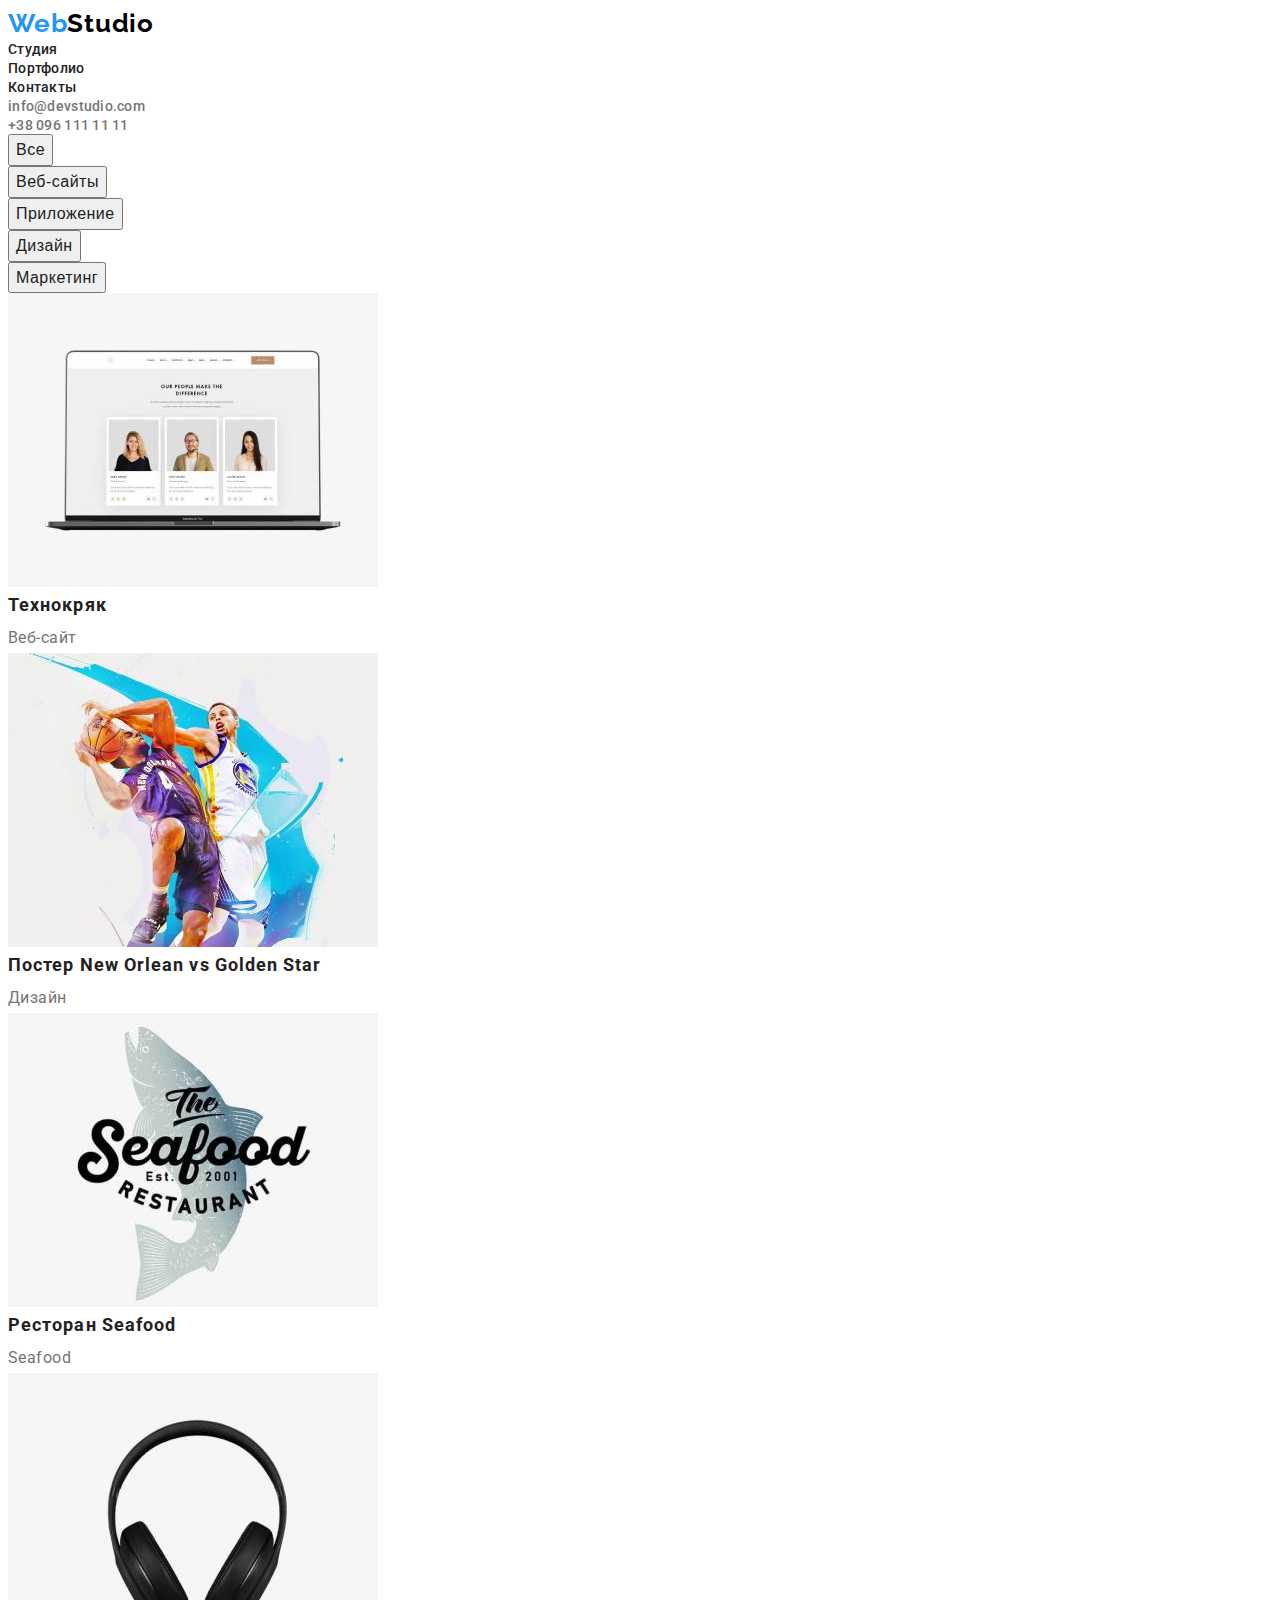
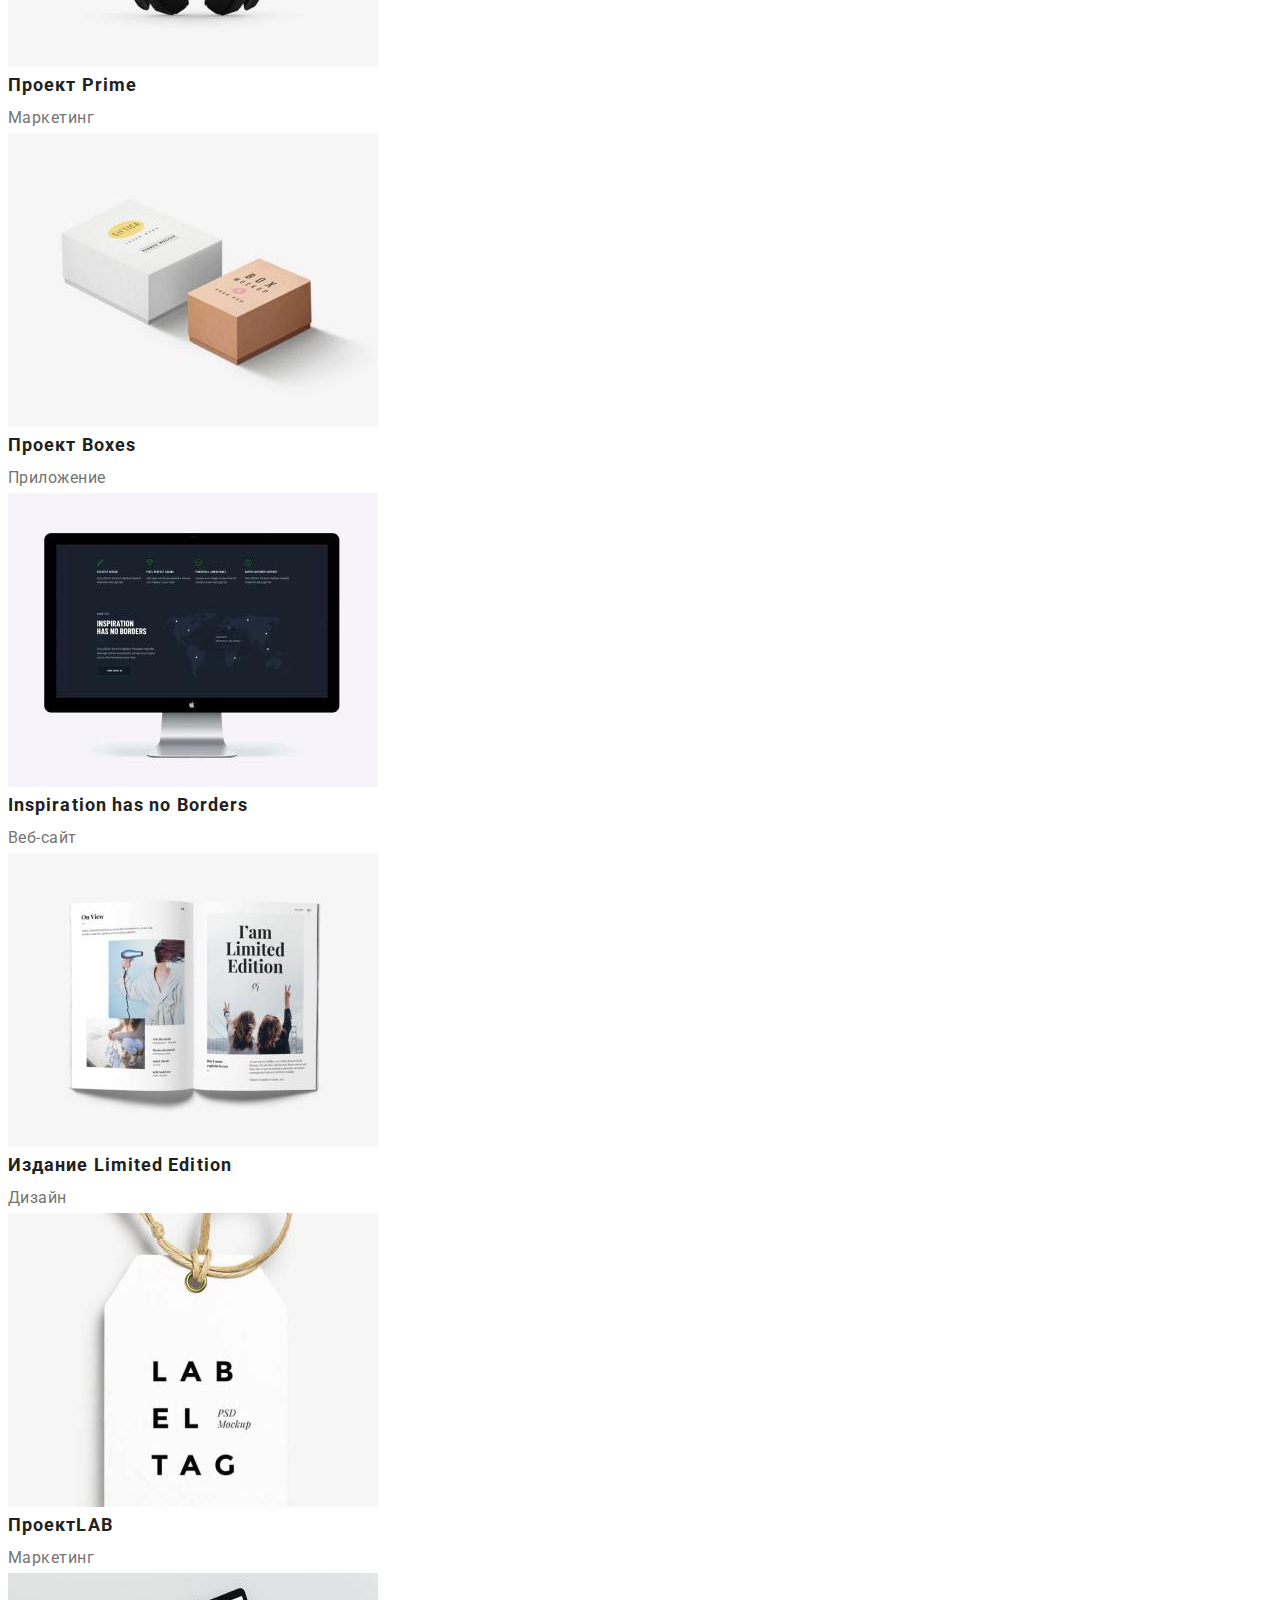
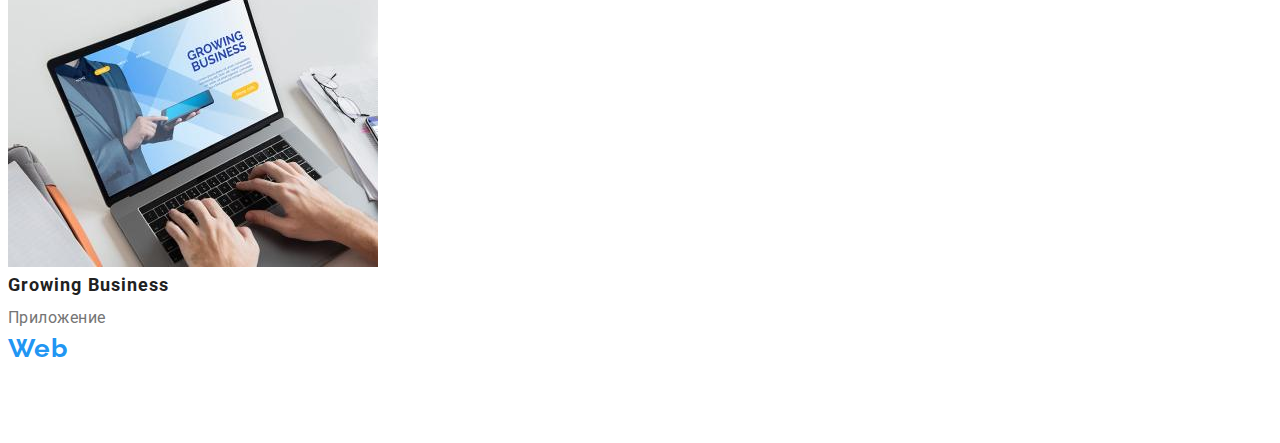
==== portfolio.html @ ca568c6e "начало проекта 3" ====
<!DOCTYPE html>
<html lang="ru">

<head>
    <meta charset="UTF-8">
    <meta http-equiv="X-UA-Compatible" content="IE=edge">
    <meta name="viewport" content="width=device-width, initial-scale=1.0">
    <title>Portfolio</title>
    <link
        href="https://fonts.googleapis.com/css2?family=Raleway:wght@700&family=Roboto:wght@400;500;700;900&display=swap"
        rel="stylesheet">
    <link rel="stylesheet" href="https://cdnjs.cloudflare.com/ajax/libs/modern-normalize/1.0.0/modern-normalize.min.css"
        integrity="sha512-ISS7cAi1PEhQ8jnbJpJZMd29NlhNj4AWYyLOSp2CE/CsHxTCu+r+t0D2yoJudVrd0/8fTVPUVDzY5Tvli75u/g=="
        crossorigin="anonymous" />
    <link rel="stylesheet" href="./css/styles.css">

</head>

<body>

    <header class="header">
        <nav class="navigation">
            <a class="link logo" href="./portfolio.html" lang="en">Web<span class="logo-light-theme">Studio</span></a>
            <ul class="navigation-list list">
                <li class="navigation-item">
                    <a class="navigation-link link" href="./index.html">Студия</a>
                </li>
                <li class="navigation-item">
                    <a class="navigation-link link" href="./portfolio.html">Портфолио</a>
                </li>
                <li class="navigation-item">
                    <a class="navigation-link link" href="#">Контакты</a>
                </li>
            </ul>
        </nav>
        <ul class="navigation-contacts-list list">
            <li class="navigation-contacts-item">
                <a class="post-link link" href="mailto:info@devstudio.com">info@devstudio.com</a>
            </li>
            <li class="navigation-contacts-item">
                <a class="tel-link link" href="tel:+380961111111">+38 096 111 11 11</a>
            </li>
        </ul>
    </header>

    <main>
        <!-- Filter button -->
        <section class="filter">
            <h1 class="visually-hidden">Кнопки навигации</h1>
            <ul class="filter-list list">
                <li class="filter-item">
                    <button class="filter-button" type="button">Все</button>
                </li>
                <li class="filter-item">
                    <button class="filter-button" type="button">Веб-сайты</button>
                </li>
                <li class="filter-item">
                    <button class="filter-button" type="button">Приложение</button>
                </li>
                <li class="filter-item">
                    <button class="filter-button" type="button">Дизайн</button>
                </li>
                <li class="filter-item">
                    <button class="filter-button" type="button">Маркетинг</button>
                </li>
            </ul>
            <!-- Project -->
            <ul class="project-list list">
                <li>
                    <img class="project-image" src="images/gallery/projects-1-1.jpg" alt="Веб-сайт Технокряк"
                        width="370" height="294">
                    <h2 class="project-subtitle">Технокряк</h2>
                    <p class="project-description">Веб-сайт</p>
                </li>
                <li>
                    <img class="project-image" src="images/gallery/projects-1-2.jpg"
                        alt="Дизайн постер New Orlean vs Golden Star" width="370" height="294">
                    <h2 class="project-subtitle">Постер <span lang="en">New Orlean vs Golden Star</span></h2>
                    <p class="project-description">Дизайн</p>
                </li>
                <li>
                    <img class="project-image" src="images/gallery/projects-1-3.jpg" alt="Приложение Ресторан Seafood"
                        width="370" height="294">
                    <h2 class="project-subtitle">Ресторан <span lang="en">Seafood</span></h2>
                    <p class="project-description">Seafood</p>
                </li>
                <li>
                    <img class="project-image" src="images/gallery/projects-2-1.jpg" alt="Маркетинг Проект Prime"
                        width="370" height="294">
                    <h2 class="project-subtitle">Проект <span lang="en">Prime</span></h2>
                    <p class="project-description">Маркетинг</p>
                </li>
                <li>
                    <img class="project-image" src="images/gallery/projects-2-2.jpg" alt="Приложение Прект Boxer"
                        width="370" height="294">
                    <h2 class="project-subtitle">Проект <span lang="en">Boxes</span></h2>
                    <p class="project-description">Приложение</p>
                </li>
                <li>
                    <img class="project-image" src="images/gallery/projects-2-3.jpg"
                        alt="Веб-сайт Insiration has no Borders" width="370" height="294">
                    <h2 class="project-subtitle" lang="en">Inspiration has no Borders</h2>
                    <p class="project-description">Веб-сайт</p>
                </li>
                <li>
                    <img class="project-image" src="images/gallery/projects-3-1.jpg"
                        alt="Дизайн Издание Limited Edition" width="370" height="294">
                    <h2 class="project-subtitle">Издание <span lang="en">Limited Edition</span></h2>
                    <p class="project-description">Дизайн</p>
                </li>
                <li>
                    <img class="project-image" src="images/gallery/projects-3-2.jpg" alt="Маркетинг Прект LAB"
                        width="370" height="294">
                    <h2 class="project-subtitle">Проект<span lang="en">LAB</span></h2>
                    <p class="project-description">Маркетинг</p>
                </li>
                <li>
                    <img class="project-image" src="images/gallery/projects-3-3.jpg" alt="Приложение Growing Business"
                        width="370" height="294">
                    <h2 class="project-subtitle" lang="en">Growing Business</h2>
                    <p class="project-description">Приложение</p>
                </li>
            </ul>
        </section>

    </main>

    <footer class="footer">
        <a class="logo link " href="./portfolio.html" lang="en">Web<span class="logo-dark-theme">Studio</span></a>
        <address class="address">
            <a class="footer-map-link link" href="https://goo.gl/maps/QqtEN7H4BZ3kn7jD6" target="_blank"
                rel="noreferrer noopener">
                г.
                Киев,
                пр-т
                Леси Украинки, 26 </a>
            <ul class="footer-list list">
                <li>
                    <a class="footer-contacts-link link" href="maito:info@example.com">info@example.com</a>
                </li>
                <li>
                    <a class="footer-contacts-link link" href="tel:+380991111111">+38 099 111 11 11</a>
                </li>
            </ul>
        </address>
    </footer>

</body>

</html>
---- css/styles.css ----
:root {
    --main-font: 'Roboto', sans-serif;
    --secondary-font: 'Raleway', sans-serif;
    --color-pointed-btn: #188CE8;
    --color-btn-text-pointed: #2196F3;
    --color-aссent: #757575;
    --color-text: #212121;
    --color-text-light-fon: #FFFFFF;
    --color-text-dark-fon: #000000;
    --color-footer-contakts:#ffffff99;
    
}

body {
    font-family: var(--main-font);
}

h1,
h2,
h3,
h4,
h5,
h6,
p {
    margin: 0;
}

ul,
ol{
    margin: 0;
    padding: 0;
}

img{
    display: block;
}

.link {
    text-decoration: none;
}

.list {
    list-style: none;
}

.address {
    font-style: normal;
}

.visually-hidden {
  position: absolute !important;
  clip: rect(1px 1px 1px 1px); /* IE6, IE7 */
  clip: rect(1px, 1px, 1px, 1px);
  padding: 0 !important;
  border: 0 !important;
  height: 1px !important;
  width: 1px !important;
  overflow: hidden;
}

.logo {
    font-family: var(--secondary-font);
    font-weight: 700;
    font-size: 26px;
    line-height: 1.19;
    letter-spacing: 0.03em;

    color: var(--color-btn-text-pointed);
}

.logo-light-theme {
    color: var(--color-text-dark-fon);
}

.logo-dark-theme {
    color: var(--color-text-light-fon);
}

/* =============== HEADER PARTFOLIO =============== */
.filter-button {
    font-weight: 500;
    font-size: 16px;
    line-height: 1.62;
    letter-spacing: 0.03em;
    cursor: pointer;

    color: var(--color-text);
}

.filter-button:hover,
.filter-button:focus {
    color: var(--color-text-light-fon);
    background-color:var(--color-btn-text-pointed);
}
/* =============== END HEADER PARTFOLIO =============== */
/* =============== HEADER =============== */

.navigation-link {
    font-weight: 500;
    font-size: 14px;
    line-height: 1.14;
    letter-spacing: 0.02em;

    color: var(--color-text);

}

.navigation-link:hover,
.navigation-link:focus{
    color: var(--color-btn-text-pointed);
}

.tel-link {
    font-weight: 500;
    font-size: 14px;
    line-height: 1.14;
    letter-spacing: 0.02em;

    color: var(--color-aссent);

}

.tel-link:hover,
.tel-link:focus {
    color: var(--color-btn-text-pointed);
}

.post-link {
    font-weight: 500;
    font-size: 14px;
    line-height: 1.14;
    letter-spacing: 0.02em;

    color: var(--color-aссent);
}

.post-link:hover,
.post-link:focus {
    color: var(--color-btn-text-pointed);
}
/* =============== END HEADER =============== */

/* =============== HERO =============== */

.hero-titel {
    font-weight: 900;
    font-size: 44px;
    line-height: 1.36;
    text-align: center;
    letter-spacing: 0.06em;
    text-transform: uppercase;

    /* color: var(--color-text-light-fon); */
}

.modal-button {
    font-weight: 700;
    font-size: 16px;
    line-height: 1.87;
    letter-spacing: 0.06em;
    background-color: var(--color-btn-text-pointed);
    cursor: pointer;
    
    color: var(--color-text-light-fon);
    

}

.modal-button:hover,
.modal-button:focus {
    background-color:var(--color-pointed-btn);
}
/* =============== END HERO =============== */


/* =============== FEATURES =============== */
.features-subtitle {
    font-weight: 700;
    font-size: 14px;
    line-height: 1.14;
    letter-spacing: 0.03em;
    text-transform: uppercase;

    color: var(--color-text);
}

.features-description {
    font-size: 14px;
    line-height: 1.71;
    letter-spacing: 0.03em;

    color: var(--color-aссent);
}
/* =============== END FEATURES =============== */

.section-subtitel {
    font-weight: 700;
    font-size: 36px;
    line-height: 1.16;
    text-align: center;
    letter-spacing: 0.03em;

    color: var(--color-text);
}

/* =============== TEAM =============== */
.team-subtitle {
    font-weight: 500;
    font-size: 16px;
    line-height: 1.19;
    text-align: center;
    letter-spacing: 0.03em;

    color: var(--color-text);

}

.team-des {
    font-size: 16px;
    line-height: 1.19;
    text-align: center;
    letter-spacing: 0.03em;

    color: var(--color-aссent);
}
/* =============== END TEAM =============== */

/* =============== FOOTER =============== */
.footer-map-link {
    font-size: 14px;
    line-height: 1.71;
    letter-spacing: 0.03em;

    color: var(--color-text-light-fon);
}

.footer-contacts-link {
    font-size: 14px;
    line-height: 1.71;
    letter-spacing: 0.03em;

    color: var(--color-footer-contakts);
}

/* =============== END FOOTER =============== */

/* ============= PROGECT =============  */
.project-subtitle {
    font-weight: 700;
    font-size: 18px;
    line-height: 2;
    letter-spacing: 0.06em;

    color: var(--color-text);
}

.project-description {
font-size: 16px;
line-height: 1.87;
letter-spacing: 0.03em;

color: var(--color-aссent);
}
/* ============= END PROGECT =============  */
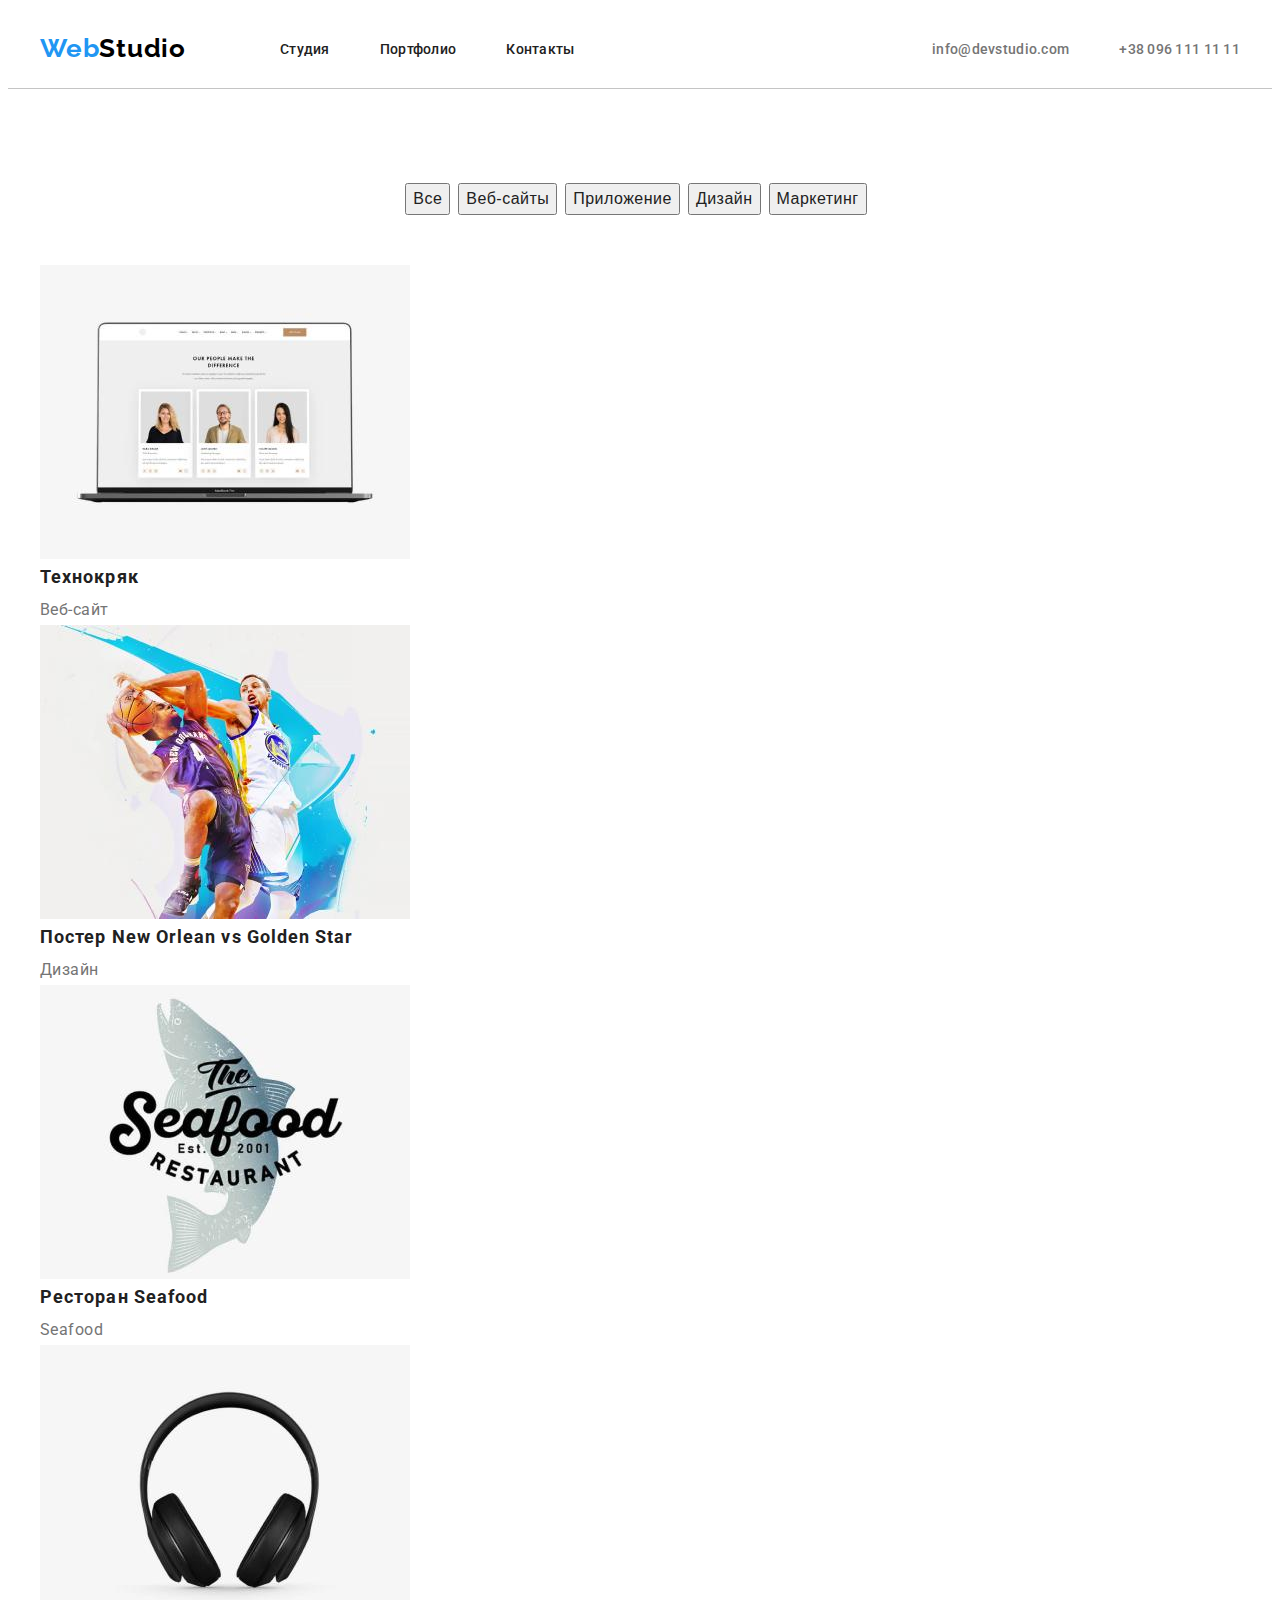
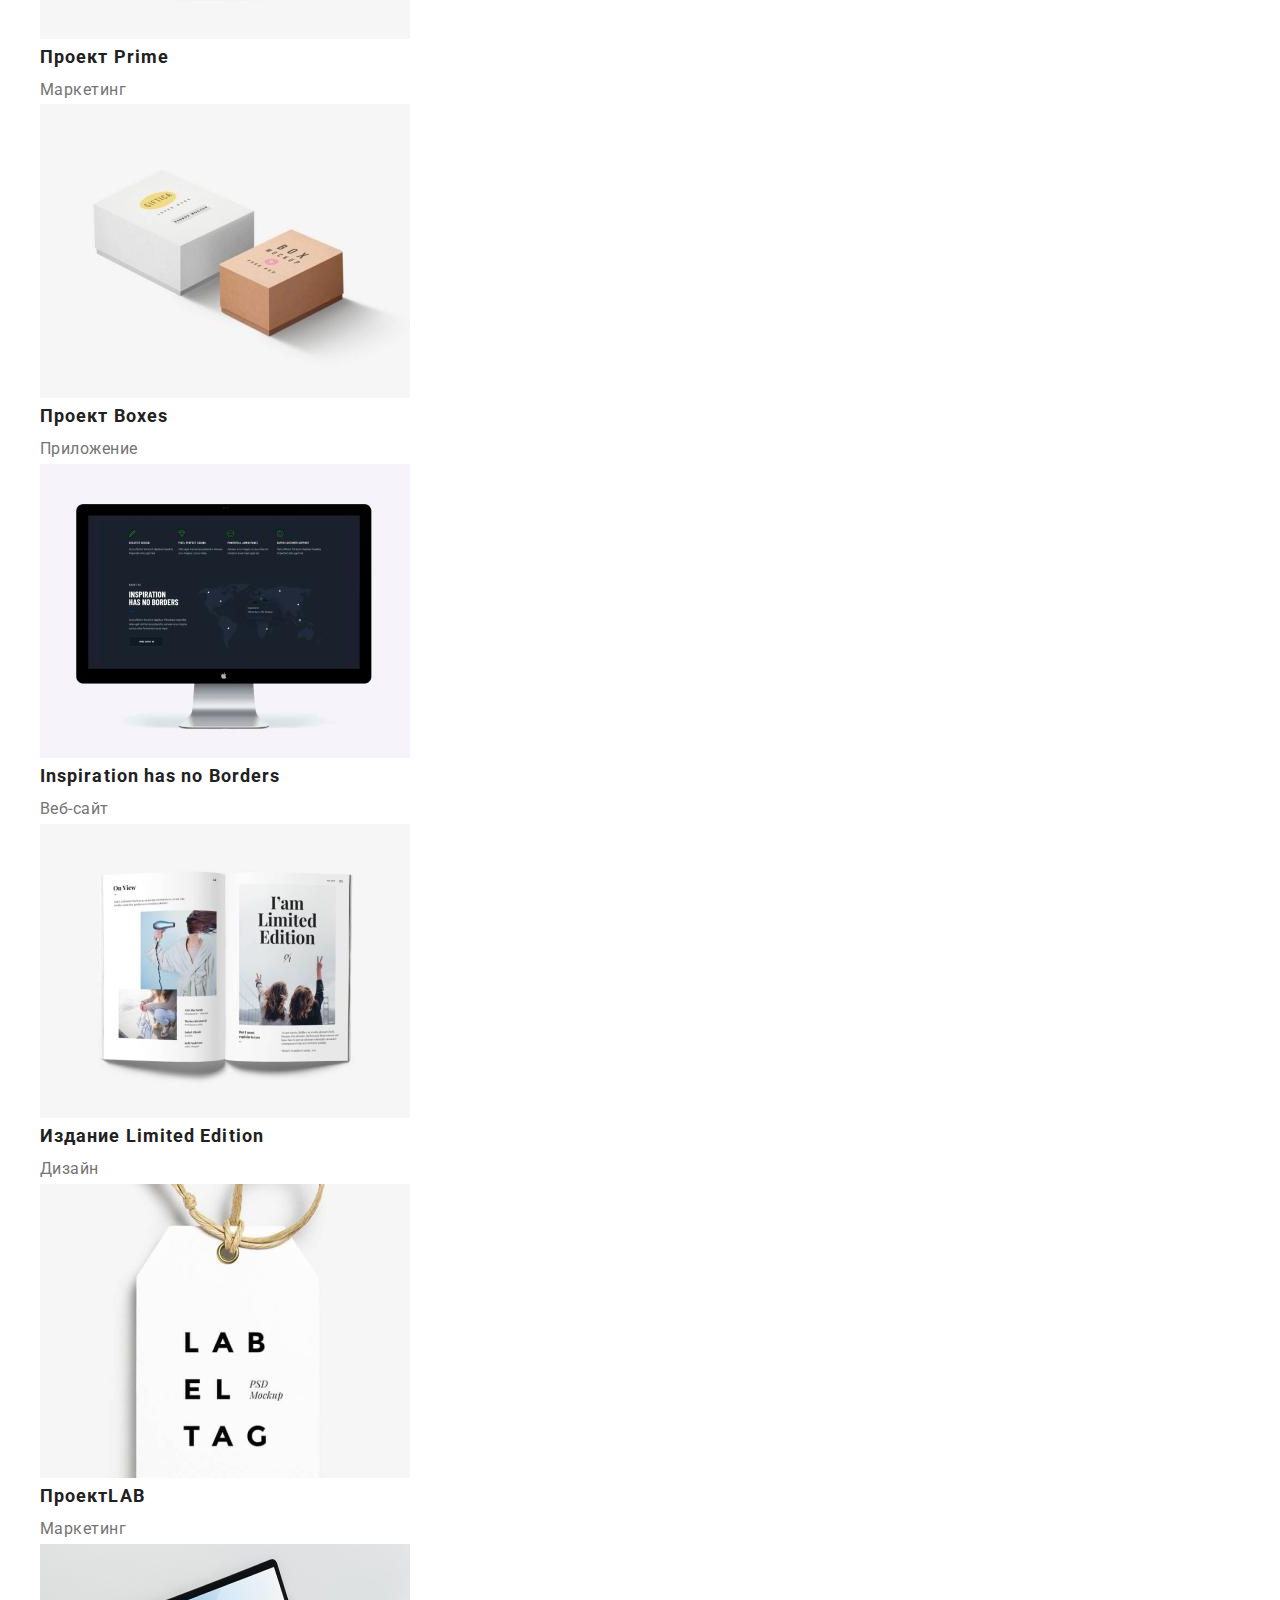
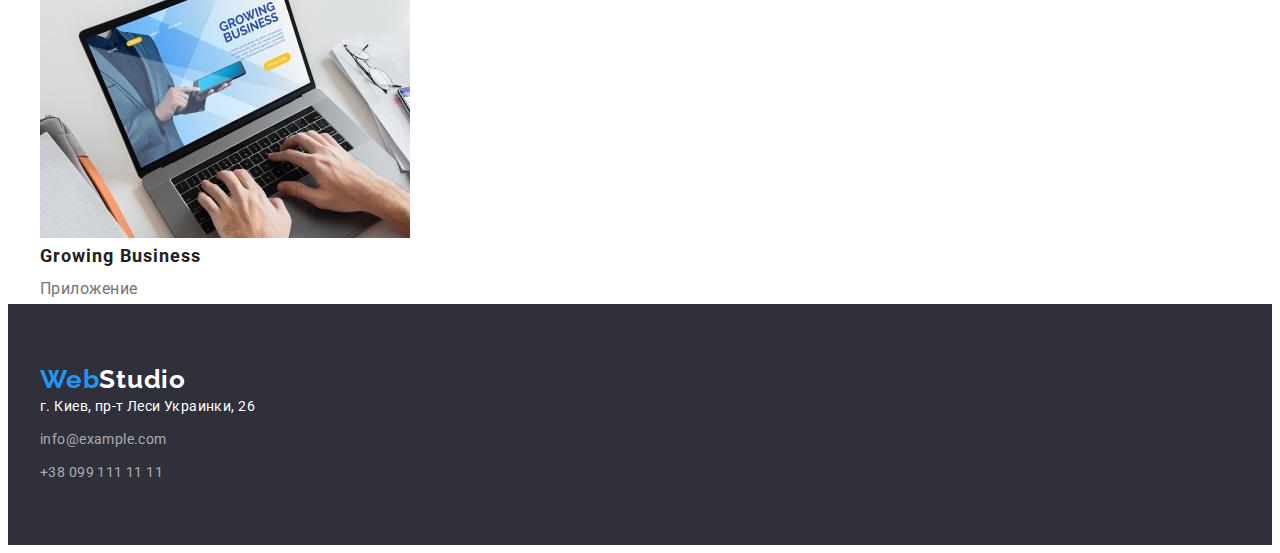
==== commit 97af95e8: "Оформил страницу" ====
--- a/portfolio.html
+++ b/portfolio.html
@@ -18,131 +18,133 @@
 
 <body>
 
-    <header class="header">
-        <nav class="navigation">
-            <a class="link logo" href="./portfolio.html" lang="en">Web<span class="logo-light-theme">Studio</span></a>
-            <ul class="navigation-list list">
-                <li class="navigation-item">
-                    <a class="navigation-link link" href="./index.html">Студия</a>
+    <header class="header"> 
+        <div class="container">
+            <nav class="navigation">
+                <a class="link logo" href="./portfolio.html" lang="en">Web<span class="logo-light-theme">Studio</span></a>
+                <ul class="navigation-list list">
+                    <li class="navigation-item">
+                        <a class="navigation-link link" href="./index.html">Студия</a>
+                    </li>
+                    <li class="navigation-item">
+                        <a class="navigation-link link" href="./portfolio.html">Портфолио</a>
+                    </li>
+                    <li class="navigation-item">
+                        <a class="navigation-link link" href="#">Контакты</a>
+                    </li>
+                </ul>
+            </nav>
+            <ul class="navigation-contacts-list list">
+                <li class="navigation-contacts-item">
+                    <a class="post-link link" href="mailto:info@devstudio.com">info@devstudio.com</a>
                 </li>
-                <li class="navigation-item">
-                    <a class="navigation-link link" href="./portfolio.html">Портфолио</a>
-                </li>
-                <li class="navigation-item">
-                    <a class="navigation-link link" href="#">Контакты</a>
+                <li class="navigation-contacts-item">
+                    <a class="tel-link link" href="tel:+380961111111">+38 096 111 11 11</a>
                 </li>
             </ul>
-        </nav>
-        <ul class="navigation-contacts-list list">
-            <li class="navigation-contacts-item">
-                <a class="post-link link" href="mailto:info@devstudio.com">info@devstudio.com</a>
-            </li>
-            <li class="navigation-contacts-item">
-                <a class="tel-link link" href="tel:+380961111111">+38 096 111 11 11</a>
-            </li>
-        </ul>
+        </div>
     </header>
 
     <main>
         <!-- Filter button -->
         <section class="filter">
-            <h1 class="visually-hidden">Кнопки навигации</h1>
-            <ul class="filter-list list">
-                <li class="filter-item">
-                    <button class="filter-button" type="button">Все</button>
-                </li>
-                <li class="filter-item">
-                    <button class="filter-button" type="button">Веб-сайты</button>
-                </li>
-                <li class="filter-item">
-                    <button class="filter-button" type="button">Приложение</button>
-                </li>
-                <li class="filter-item">
-                    <button class="filter-button" type="button">Дизайн</button>
-                </li>
-                <li class="filter-item">
-                    <button class="filter-button" type="button">Маркетинг</button>
-                </li>
-            </ul>
-            <!-- Project -->
-            <ul class="project-list list">
-                <li>
-                    <img class="project-image" src="images/gallery/projects-1-1.jpg" alt="Веб-сайт Технокряк"
-                        width="370" height="294">
-                    <h2 class="project-subtitle">Технокряк</h2>
-                    <p class="project-description">Веб-сайт</p>
-                </li>
-                <li>
-                    <img class="project-image" src="images/gallery/projects-1-2.jpg"
-                        alt="Дизайн постер New Orlean vs Golden Star" width="370" height="294">
-                    <h2 class="project-subtitle">Постер <span lang="en">New Orlean vs Golden Star</span></h2>
-                    <p class="project-description">Дизайн</p>
-                </li>
-                <li>
-                    <img class="project-image" src="images/gallery/projects-1-3.jpg" alt="Приложение Ресторан Seafood"
-                        width="370" height="294">
-                    <h2 class="project-subtitle">Ресторан <span lang="en">Seafood</span></h2>
-                    <p class="project-description">Seafood</p>
-                </li>
-                <li>
-                    <img class="project-image" src="images/gallery/projects-2-1.jpg" alt="Маркетинг Проект Prime"
-                        width="370" height="294">
-                    <h2 class="project-subtitle">Проект <span lang="en">Prime</span></h2>
-                    <p class="project-description">Маркетинг</p>
-                </li>
-                <li>
-                    <img class="project-image" src="images/gallery/projects-2-2.jpg" alt="Приложение Прект Boxer"
-                        width="370" height="294">
-                    <h2 class="project-subtitle">Проект <span lang="en">Boxes</span></h2>
-                    <p class="project-description">Приложение</p>
-                </li>
-                <li>
-                    <img class="project-image" src="images/gallery/projects-2-3.jpg"
-                        alt="Веб-сайт Insiration has no Borders" width="370" height="294">
-                    <h2 class="project-subtitle" lang="en">Inspiration has no Borders</h2>
-                    <p class="project-description">Веб-сайт</p>
-                </li>
-                <li>
-                    <img class="project-image" src="images/gallery/projects-3-1.jpg"
-                        alt="Дизайн Издание Limited Edition" width="370" height="294">
-                    <h2 class="project-subtitle">Издание <span lang="en">Limited Edition</span></h2>
-                    <p class="project-description">Дизайн</p>
-                </li>
-                <li>
-                    <img class="project-image" src="images/gallery/projects-3-2.jpg" alt="Маркетинг Прект LAB"
-                        width="370" height="294">
-                    <h2 class="project-subtitle">Проект<span lang="en">LAB</span></h2>
-                    <p class="project-description">Маркетинг</p>
-                </li>
-                <li>
-                    <img class="project-image" src="images/gallery/projects-3-3.jpg" alt="Приложение Growing Business"
-                        width="370" height="294">
-                    <h2 class="project-subtitle" lang="en">Growing Business</h2>
-                    <p class="project-description">Приложение</p>
-                </li>
-            </ul>
+            <div class="container">
+                <h1 class="visually-hidden">Кнопки навигации</h1>
+                <ul class="filter-list list">
+                    <li class="filter-item">
+                        <button class="filter-button" type="button">Все</button>
+                    </li>
+                    <li class="filter-item">
+                        <button class="filter-button" type="button">Веб-сайты</button>
+                    </li>
+                    <li class="filter-item">
+                        <button class="filter-button" type="button">Приложение</button>
+                    </li>
+                    <li class="filter-item">
+                        <button class="filter-button" type="button">Дизайн</button>
+                    </li>
+                    <li class="filter-item">
+                        <button class="filter-button" type="button">Маркетинг</button>
+                    </li>
+                </ul>
+                <!-- Project -->
+                <ul class="project-list list">
+                    <li>
+                        <img class="project-image" src="images/gallery/projects-1-1.jpg" alt="Веб-сайт Технокряк" width="370" height="294">
+                        <h2 class="project-subtitle">Технокряк</h2>
+                        <p class="project-description">Веб-сайт</p>
+                    </li>
+                    <li>
+                        <img class="project-image" src="images/gallery/projects-1-2.jpg" alt="Дизайн постер New Orlean vs Golden Star"
+                            width="370" height="294">
+                        <h2 class="project-subtitle">Постер <span lang="en">New Orlean vs Golden Star</span></h2>
+                        <p class="project-description">Дизайн</p>
+                    </li>
+                    <li>
+                        <img class="project-image" src="images/gallery/projects-1-3.jpg" alt="Приложение Ресторан Seafood" width="370"
+                            height="294">
+                        <h2 class="project-subtitle">Ресторан <span lang="en">Seafood</span></h2>
+                        <p class="project-description">Seafood</p>
+                    </li>
+                    <li>
+                        <img class="project-image" src="images/gallery/projects-2-1.jpg" alt="Маркетинг Проект Prime" width="370" height="294">
+                        <h2 class="project-subtitle">Проект <span lang="en">Prime</span></h2>
+                        <p class="project-description">Маркетинг</p>
+                    </li>
+                    <li>
+                        <img class="project-image" src="images/gallery/projects-2-2.jpg" alt="Приложение Прект Boxer" width="370" height="294">
+                        <h2 class="project-subtitle">Проект <span lang="en">Boxes</span></h2>
+                        <p class="project-description">Приложение</p>
+                    </li>
+                    <li>
+                        <img class="project-image" src="images/gallery/projects-2-3.jpg" alt="Веб-сайт Insiration has no Borders" width="370"
+                            height="294">
+                        <h2 class="project-subtitle" lang="en">Inspiration has no Borders</h2>
+                        <p class="project-description">Веб-сайт</p>
+                    </li>
+                    <li>
+                        <img class="project-image" src="images/gallery/projects-3-1.jpg" alt="Дизайн Издание Limited Edition" width="370"
+                            height="294">
+                        <h2 class="project-subtitle">Издание <span lang="en">Limited Edition</span></h2>
+                        <p class="project-description">Дизайн</p>
+                    </li>
+                    <li>
+                        <img class="project-image" src="images/gallery/projects-3-2.jpg" alt="Маркетинг Прект LAB" width="370" height="294">
+                        <h2 class="project-subtitle">Проект<span lang="en">LAB</span></h2>
+                        <p class="project-description">Маркетинг</p>
+                    </li>
+                    <li>
+                        <img class="project-image" src="images/gallery/projects-3-3.jpg" alt="Приложение Growing Business" width="370"
+                            height="294">
+                        <h2 class="project-subtitle" lang="en">Growing Business</h2>
+                        <p class="project-description">Приложение</p>
+                    </li>
+                </ul>
+            </div>
         </section>
 
     </main>
 
     <footer class="footer">
-        <a class="logo link " href="./portfolio.html" lang="en">Web<span class="logo-dark-theme">Studio</span></a>
-        <address class="address">
-            <a class="footer-map-link link" href="https://goo.gl/maps/QqtEN7H4BZ3kn7jD6" target="_blank"
-                rel="noreferrer noopener">
-                г.
-                Киев,
-                пр-т
-                Леси Украинки, 26 </a>
-            <ul class="footer-list list">
-                <li>
-                    <a class="footer-contacts-link link" href="maito:info@example.com">info@example.com</a>
-                </li>
-                <li>
-                    <a class="footer-contacts-link link" href="tel:+380991111111">+38 099 111 11 11</a>
-                </li>
-            </ul>
-        </address>
+        <div class="container">
+            <a class="logo link " href="./portfolio.html" lang="en">Web<span class="logo-dark-theme">Studio</span></a>
+            <address class="address">
+                <a class="footer-map-link link" href="https://goo.gl/maps/QqtEN7H4BZ3kn7jD6" target="_blank"
+                    rel="noreferrer noopener">
+                    г.
+                    Киев,
+                    пр-т
+                    Леси Украинки, 26 </a>
+                <ul class="footer-list list">
+                    <li class="footer-item">
+                        <a class="footer-contacts-link link" href="maito:info@example.com">info@example.com</a>
+                    </li>
+                    <li class="footer-item">
+                        <a class="footer-contacts-link link" href="tel:+380991111111">+38 099 111 11 11</a>
+                    </li>
+                </ul>
+            </address>
+        </div>
     </footer>
 
 </body>
--- a/css/styles.css
+++ b/css/styles.css
@@ -8,6 +8,8 @@
     --color-text-light-fon: #FFFFFF;
     --color-text-dark-fon: #000000;
     --color-footer-contakts:#ffffff99;
+    --section--pt: 94px;
+    --section--pb: 94px;
     
 }
 
@@ -37,6 +39,7 @@
 
 .link {
     text-decoration: none;
+    display: inline-block;
 }
 
 .list {
@@ -46,6 +49,7 @@
 .address {
     font-style: normal;
 }
+
 
 .visually-hidden {
   position: absolute !important;
@@ -58,7 +62,15 @@
   overflow: hidden;
 }
 
+.container {
+    width: 1200px;
+    margin: 0 auto;
+    padding-right: 15px;
+    padding-left: 15px;
+}
+
 .logo {
+    margin-right: 94px;
     font-family: var(--secondary-font);
     font-weight: 700;
     font-size: 26px;
@@ -74,6 +86,10 @@
 
 .logo-dark-theme {
     color: var(--color-text-light-fon);
+}
+
+.des-images {
+    padding: 30px 59px;
 }
 
 /* =============== HEADER PARTFOLIO =============== */
@@ -95,6 +111,40 @@
 /* =============== END HEADER PARTFOLIO =============== */
 /* =============== HEADER =============== */
 
+.header {
+    box-sizing: content-box;
+    padding-top: 25px;
+    padding-bottom: 24px;
+    border-bottom-width: 1px;
+    border-bottom-style: solid;
+    border-bottom-color: #C4C4C4;
+
+}
+
+.header .container {
+    display: flex;
+    align-items: center;
+}
+
+.navigation {
+    display: flex;
+    align-items: center;
+}
+
+.navigation-list {
+    display: flex;
+    align-items: center;
+}
+
+.navigation-item:not(:last-child) {
+    margin-right: 50px;
+}
+
+.navigation-contacts-list {
+    margin-left: auto;
+    display: flex;
+}
+
 .navigation-link {
     font-weight: 500;
     font-size: 14px;
@@ -126,6 +176,7 @@
 }
 
 .post-link {
+    margin-right: 50px;
     font-weight: 500;
     font-size: 14px;
     line-height: 1.14;
@@ -142,7 +193,18 @@
 
 /* =============== HERO =============== */
 
+.hero {
+    padding-top: 200px;
+    padding-bottom: 200px;
+    text-align: center;
+    background-color: #2F303A;
+
+}
+
 .hero-titel {
+    width: 700px;
+    margin: 0 auto;
+    margin-bottom: 30px;
     font-weight: 900;
     font-size: 44px;
     line-height: 1.36;
@@ -150,16 +212,21 @@
     letter-spacing: 0.06em;
     text-transform: uppercase;
 
-    /* color: var(--color-text-light-fon); */
+    color: var(--color-text-light-fon);
 }
 
 .modal-button {
+    border: none;
+    min-width: 200px;
+    padding: 10px 32px;
     font-weight: 700;
     font-size: 16px;
     line-height: 1.87;
     letter-spacing: 0.06em;
     background-color: var(--color-btn-text-pointed);
     cursor: pointer;
+    box-shadow: 0px 4px 4px rgba(0, 0, 0, 0.15);
+    border-radius: 4px;
     
     color: var(--color-text-light-fon);
     
@@ -174,7 +241,32 @@
 
 
 /* =============== FEATURES =============== */
+
+
+.features {
+    padding-top: var(--section--pt);
+    padding-bottom: var(--section--pb);
+}
+
+
+.features-list {
+    display: flex;
+    align-items: center;
+}
+
+
+.features-item {
+    width: 270px;
+    margin-right: 30px;
+}
+
+.features-item:nth-child(4) {
+  margin-right: 0px;
+}
+
+
 .features-subtitle {
+    margin-bottom: 10px;
     font-weight: 700;
     font-size: 14px;
     line-height: 1.14;
@@ -203,8 +295,60 @@
     color: var(--color-text);
 }
 
+/* =============== OUR WORK =============== */
+
+.work {
+    padding-bottom: 94px;
+}
+
+.work-list {
+    display: flex;
+}
+
+.work-item:not(:last-child) {
+    margin-right: 30px;
+}
+
+.work-img {
+    display: block;
+}
+
+.section-subtitel {
+    margin-bottom: 50px;
+}
+
+
+/* =============== END OUR WORK =============== */
+
 /* =============== TEAM =============== */
+
+.team{
+    padding-bottom: 94px;
+    padding-top: 94px;
+    background-color: #F5F4FA;
+}
+
+.team-list {
+    display: flex;
+}
+
+.team-item {
+    margin-right: 30px;
+    background: #FFFFFF;
+    box-shadow: 0px 1px 3px rgba(0, 0, 0, 0.12), 0px 1px 1px rgba(0, 0, 0, 0.14), 0px 2px 1px rgba(0, 0, 0, 0.2);
+    border-radius: 0px 0px 4px 4px;
+}
+
+.team-item:nth-child(4) {
+    margin-right: 0px;
+}
+
+.team-img {
+    display: block;
+}
+
 .team-subtitle {
+    margin-bottom: 10px;
     font-weight: 500;
     font-size: 16px;
     line-height: 1.19;
@@ -226,7 +370,18 @@
 /* =============== END TEAM =============== */
 
 /* =============== FOOTER =============== */
+
+.footer {
+    padding-top: 60px;
+    padding-bottom: 60px;
+    background-color: #2F303A;
+}
+
+.logo-footer {
+    margin-bottom: 20px;
+}
 .footer-map-link {
+    margin-bottom: 9px;
     font-size: 14px;
     line-height: 1.71;
     letter-spacing: 0.03em;
@@ -234,6 +389,10 @@
     color: var(--color-text-light-fon);
 }
 
+.footer-item:not(:last-child) {
+    margin-bottom: 9px;
+}
+
 .footer-contacts-link {
     font-size: 14px;
     line-height: 1.71;
@@ -243,6 +402,29 @@
 }
 
 /* =============== END FOOTER =============== */
+
+.filter {
+
+}
+
+.filter-list {
+    display: flex;
+    justify-content: center;
+    }
+
+.filter-item {
+    margin-right: 8px;
+    margin-bottom: 50px;
+    padding-top: var(--section--pt);
+}
+
+.filter-item:nth-child(5) {
+    margin-right: 8px;
+}
+
+.filter-button:{;
+}
+
 
 /* ============= PROGECT =============  */
 .project-subtitle {
@@ -262,3 +444,5 @@
 color: var(--color-aссent);
 }
 /* ============= END PROGECT =============  */
+
+
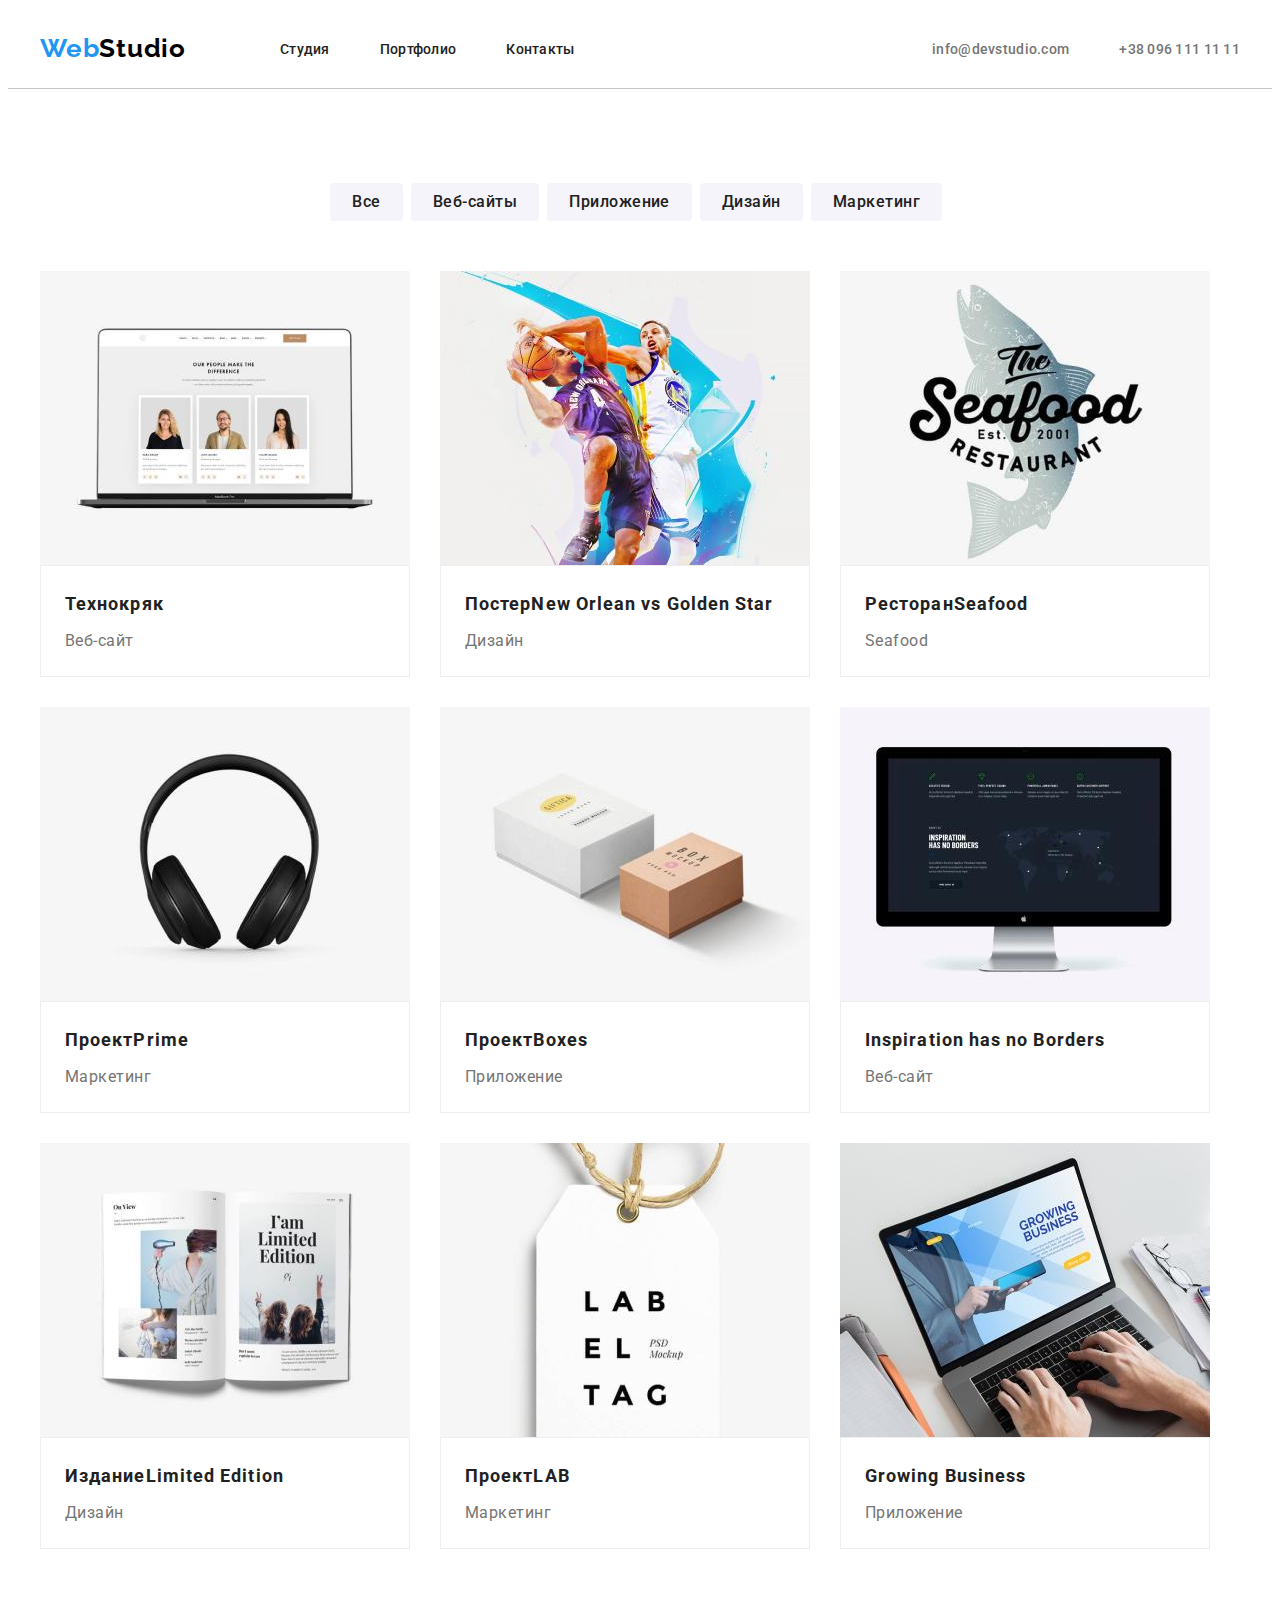
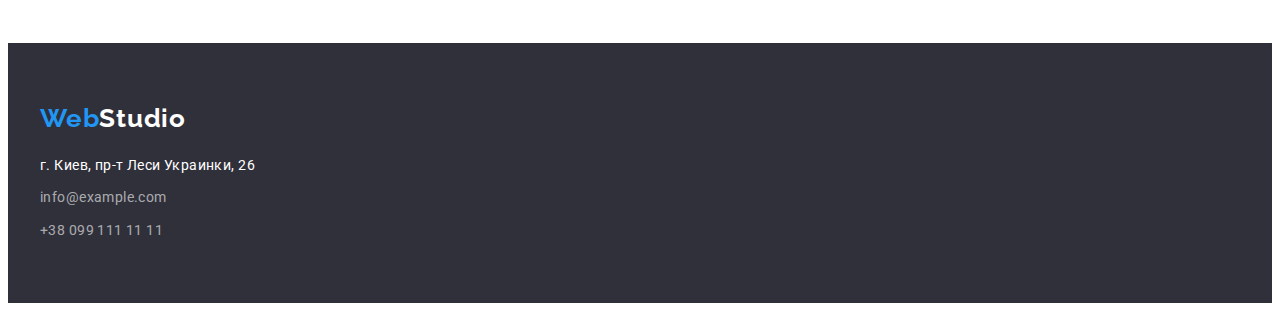
==== commit 25d26f6c: "готово" ====
--- a/portfolio.html
+++ b/portfolio.html
@@ -69,55 +69,73 @@
                 </ul>
                 <!-- Project -->
                 <ul class="project-list list">
-                    <li>
+                    <li class="project-item">
                         <img class="project-image" src="images/gallery/projects-1-1.jpg" alt="Веб-сайт Технокряк" width="370" height="294">
-                        <h2 class="project-subtitle">Технокряк</h2>
-                        <p class="project-description">Веб-сайт</p>
+                            <div class="des-project">
+                                <h2 class="project-subtitle">Технокряк</h2>
+                                <p class="project-description">Веб-сайт</p>
+                            </div>
                     </li>
-                    <li>
+                    <li class="project-item">
                         <img class="project-image" src="images/gallery/projects-1-2.jpg" alt="Дизайн постер New Orlean vs Golden Star"
                             width="370" height="294">
-                        <h2 class="project-subtitle">Постер <span lang="en">New Orlean vs Golden Star</span></h2>
-                        <p class="project-description">Дизайн</p>
+                            <div class="des-project">
+                                <h2 class="project-subtitle">Постер<span lang="en">New Orlean vs Golden Star</span></h2>
+                                <p class="project-description">Дизайн</p>
+                            </div>
                     </li>
-                    <li>
+                    <li class="project-item">
                         <img class="project-image" src="images/gallery/projects-1-3.jpg" alt="Приложение Ресторан Seafood" width="370"
                             height="294">
-                        <h2 class="project-subtitle">Ресторан <span lang="en">Seafood</span></h2>
-                        <p class="project-description">Seafood</p>
+                            <div class="des-project">
+                                <h2 class="project-subtitle">Ресторан<span lang="en">Seafood</span></h2>
+                                <p class="project-description">Seafood</p>
+                            </div>
                     </li>
-                    <li>
+                    <li class="project-item">
                         <img class="project-image" src="images/gallery/projects-2-1.jpg" alt="Маркетинг Проект Prime" width="370" height="294">
-                        <h2 class="project-subtitle">Проект <span lang="en">Prime</span></h2>
-                        <p class="project-description">Маркетинг</p>
+                        <div class="des-project">
+                            <h2 class="project-subtitle">Проект<span lang="en">Prime</span></h2>
+                            <p class="project-description">Маркетинг</p>
+                        </div>
                     </li>
-                    <li>
+                    <li class="project-item">
                         <img class="project-image" src="images/gallery/projects-2-2.jpg" alt="Приложение Прект Boxer" width="370" height="294">
-                        <h2 class="project-subtitle">Проект <span lang="en">Boxes</span></h2>
-                        <p class="project-description">Приложение</p>
+                        <div class="des-project">
+                            <h2 class="project-subtitle">Проект<span lang="en">Boxes</span></h2>
+                            <p class="project-description">Приложение</p>
+                        </div>
                     </li>
-                    <li>
+                    <li class="project-item">
                         <img class="project-image" src="images/gallery/projects-2-3.jpg" alt="Веб-сайт Insiration has no Borders" width="370"
                             height="294">
-                        <h2 class="project-subtitle" lang="en">Inspiration has no Borders</h2>
-                        <p class="project-description">Веб-сайт</p>
+                            <div class="des-project">
+                                <h2 class="project-subtitle" lang="en">Inspiration has no Borders</h2>
+                                <p class="project-description">Веб-сайт</p>
+                            </div>
                     </li>
-                    <li>
+                    <li class="project-item">
                         <img class="project-image" src="images/gallery/projects-3-1.jpg" alt="Дизайн Издание Limited Edition" width="370"
                             height="294">
-                        <h2 class="project-subtitle">Издание <span lang="en">Limited Edition</span></h2>
-                        <p class="project-description">Дизайн</p>
+                            <div class="des-project">
+                                <h2 class="project-subtitle">Издание<span lang="en">Limited Edition</span></h2>
+                                <p class="project-description">Дизайн</p>
+                            </div>
                     </li>
-                    <li>
+                    <li class="project-item">
                         <img class="project-image" src="images/gallery/projects-3-2.jpg" alt="Маркетинг Прект LAB" width="370" height="294">
-                        <h2 class="project-subtitle">Проект<span lang="en">LAB</span></h2>
-                        <p class="project-description">Маркетинг</p>
+                        <div class="des-project">
+                            <h2 class="project-subtitle">Проект<span lang="en">LAB</span></h2>
+                            <p class="project-description">Маркетинг</p>
+                        </div>
                     </li>
-                    <li>
+                    <li class="project-item">
                         <img class="project-image" src="images/gallery/projects-3-3.jpg" alt="Приложение Growing Business" width="370"
                             height="294">
-                        <h2 class="project-subtitle" lang="en">Growing Business</h2>
-                        <p class="project-description">Приложение</p>
+                            <div class="des-project">
+                                <h2 class="project-subtitle" lang="en">Growing Business</h2>
+                                <p class="project-description">Приложение</p>
+                            </div>
                     </li>
                 </ul>
             </div>
--- a/css/styles.css
+++ b/css/styles.css
@@ -88,27 +88,17 @@
     color: var(--color-text-light-fon);
 }
 
-.des-images {
-    padding: 30px 59px;
-}
-
-/* =============== HEADER PARTFOLIO =============== */
-.filter-button {
-    font-weight: 500;
-    font-size: 16px;
-    line-height: 1.62;
-    letter-spacing: 0.03em;
-    cursor: pointer;
+.section-subtitel {
+    margin-bottom: 50px;
+    font-weight: 700;
+    font-size: 36px;
+    line-height: 1.16;
+    text-align: center;
+    letter-spacing: 0.03em;
 
     color: var(--color-text);
 }
 
-.filter-button:hover,
-.filter-button:focus {
-    color: var(--color-text-light-fon);
-    background-color:var(--color-btn-text-pointed);
-}
-/* =============== END HEADER PARTFOLIO =============== */
 /* =============== HEADER =============== */
 
 .header {
@@ -251,16 +241,16 @@
 
 .features-list {
     display: flex;
-    align-items: center;
+    margin:0 auto;
 }
 
 
 .features-item {
-    width: 270px;
+    width:calc((100%-90)/4);
     margin-right: 30px;
 }
 
-.features-item:nth-child(4) {
+.features-item:nth-child(4n) {
   margin-right: 0px;
 }
 
@@ -285,66 +275,50 @@
 }
 /* =============== END FEATURES =============== */
 
-.section-subtitel {
-    font-weight: 700;
-    font-size: 36px;
-    line-height: 1.16;
-    text-align: center;
-    letter-spacing: 0.03em;
-
-    color: var(--color-text);
-}
 
 /* =============== OUR WORK =============== */
 
 .work {
-    padding-bottom: 94px;
+    padding-bottom: var(--section--pb);
 }
 
 .work-list {
     display: flex;
-}
-
+    margin: 0 auto;
+}
+
+.work-item {
+    width: calc((100% - 90px) /3);
+}
 .work-item:not(:last-child) {
     margin-right: 30px;
 }
 
-.work-img {
-    display: block;
-}
-
-.section-subtitel {
-    margin-bottom: 50px;
-}
-
-
 /* =============== END OUR WORK =============== */
 
 /* =============== TEAM =============== */
 
 .team{
-    padding-bottom: 94px;
-    padding-top: 94px;
+    padding-bottom: var(--section--pb);
+    padding-top: var(--section--pt);
     background-color: #F5F4FA;
 }
 
 .team-list {
     display: flex;
+    margin: 0 auto;
 }
 
 .team-item {
+    width: calc((100% - 120px) / 3);
     margin-right: 30px;
     background: #FFFFFF;
     box-shadow: 0px 1px 3px rgba(0, 0, 0, 0.12), 0px 1px 1px rgba(0, 0, 0, 0.14), 0px 2px 1px rgba(0, 0, 0, 0.2);
     border-radius: 0px 0px 4px 4px;
 }
 
-.team-item:nth-child(4) {
+.team-item:nth-child(4n) {
     margin-right: 0px;
-}
-
-.team-img {
-    display: block;
 }
 
 .team-subtitle {
@@ -367,6 +341,11 @@
 
     color: var(--color-aссent);
 }
+
+.team-des-images {
+    padding: 30px 59px;
+}
+
 /* =============== END TEAM =============== */
 
 /* =============== FOOTER =============== */
@@ -377,8 +356,9 @@
     background-color: #2F303A;
 }
 
-.logo-footer {
+.footer .logo{
     margin-bottom: 20px;
+    margin-right: 0;
 }
 .footer-map-link {
     margin-bottom: 9px;
@@ -403,8 +383,13 @@
 
 /* =============== END FOOTER =============== */
 
+
+
+/* =============== HEADER PARTFOLIO =============== */
+
 .filter {
-
+    padding-top: var(--section--pt);
+    padding-bottom: var(--section--pb);
 }
 
 .filter-list {
@@ -415,19 +400,83 @@
 .filter-item {
     margin-right: 8px;
     margin-bottom: 50px;
-    padding-top: var(--section--pt);
+}
+
+.filter-button {
+    background: #F5F4FA;
+    border-radius: 4px;
 }
 
 .filter-item:nth-child(5) {
     margin-right: 8px;
 }
 
-.filter-button:{;
-}
-
-
-/* ============= PROGECT =============  */
+.filter-button {
+    padding: 6px 22px;
+    border: none;
+    min-width: 73px;
+    font-family: var(--main-font);
+    font-weight: 500;
+    font-size: 16px;
+    line-height: 1.62;
+    cursor: pointer;
+    letter-spacing: 0.03em;
+    color:var(--color-text);
+}
+
+.filter-button:hover,
+.filter-button:focus {
+    color: var(--color-text-light-fon);
+    background-color:var(--color-btn-text-pointed);
+}
+
+/* =============== END HEADER PARTFOLIO =============== */
+
+/* =============== PARTFOLIO RROJECT =============== */
+
+.project-list {
+    display: flex;
+    flex-wrap: wrap;
+}
+
+.project-item {
+    /* width: 370px; */
+    width: calc((100% - 90px ) / 3);
+    /* background: #FFFFFF; */
+    /* border: 1px solid #EEEEEE; */
+    margin-right: 30px;
+    margin-bottom: 30px;
+}
+
+/* .project-item:not(:nth-child(3n)) {
+    margin-right: 30px;
+} */
+
+/* .project-item:not(:nth-child(-n+3)) {
+    margin-bottom: 30px;
+} */
+
+
+.project-item:nth-child(3n) {
+    margin-right: 0;
+}
+
+.project-item:nth-last-child(-n+3) {
+    margin-bottom: 0;    
+}
+
+
+
+.des-project {
+    width: 370px;
+    padding: 20px 24px;
+    background: #FFFFFF;
+    border: 1px solid #EEEEEE;
+    box-sizing: border-box;
+}
+
 .project-subtitle {
+    margin-bottom: 4px;
     font-weight: 700;
     font-size: 18px;
     line-height: 2;
@@ -437,12 +486,11 @@
 }
 
 .project-description {
-font-size: 16px;
-line-height: 1.87;
-letter-spacing: 0.03em;
+    font-size: 16px;
+    line-height: 1.87;
+    letter-spacing: 0.03em;
 
 color: var(--color-aссent);
 }
-/* ============= END PROGECT =============  */
-
-
+
+/* =============== END PARTFOLIO RROJECT =============== */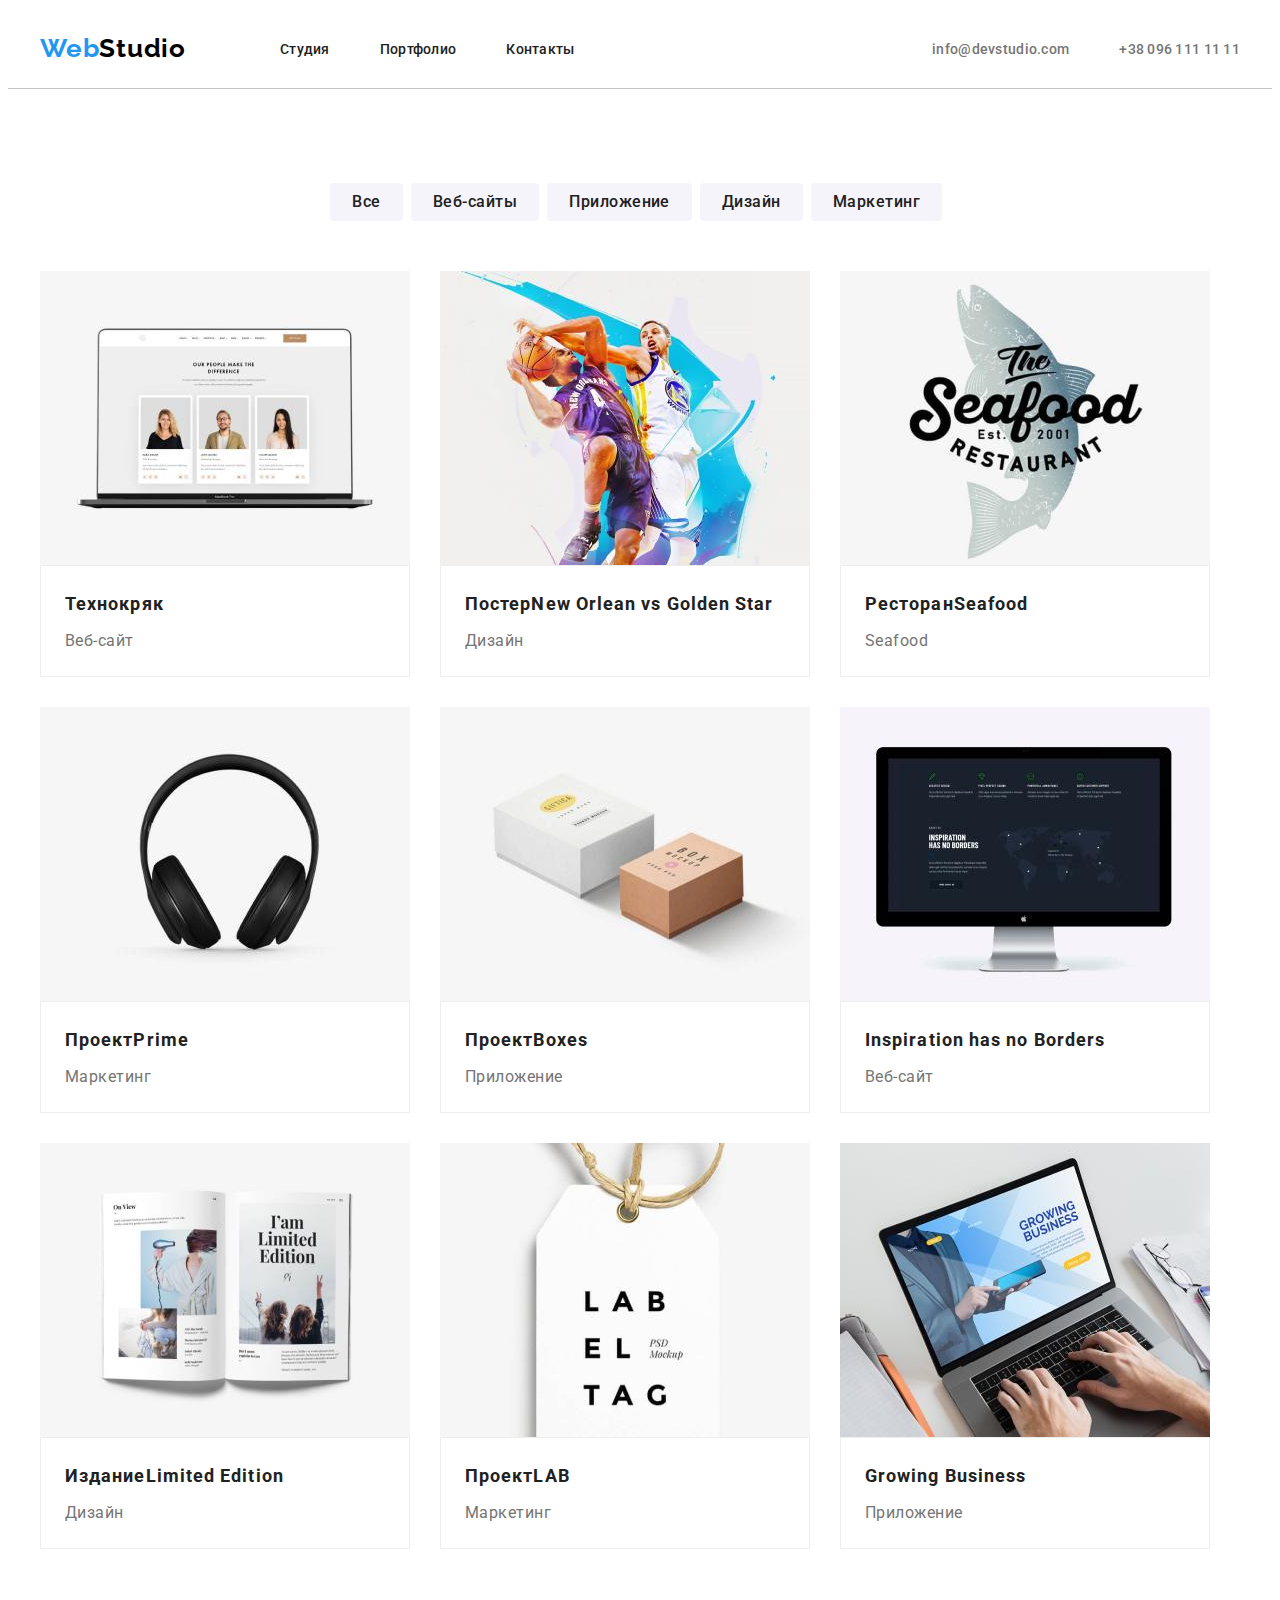
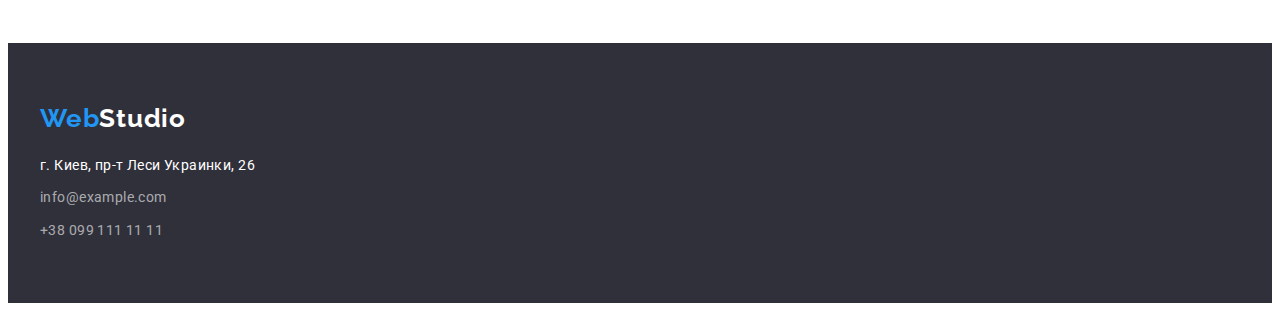
==== commit f57f36ea: "Поменял" ====
--- a/portfolio.html
+++ b/portfolio.html
@@ -71,7 +71,7 @@
                 <ul class="project-list list">
                     <li class="project-item">
                         <img class="project-image" src="images/gallery/projects-1-1.jpg" alt="Веб-сайт Технокряк" width="370" height="294">
-                            <div class="des-project">
+                            <div class="des-project-images">
                                 <h2 class="project-subtitle">Технокряк</h2>
                                 <p class="project-description">Веб-сайт</p>
                             </div>
@@ -79,29 +79,29 @@
                     <li class="project-item">
                         <img class="project-image" src="images/gallery/projects-1-2.jpg" alt="Дизайн постер New Orlean vs Golden Star"
                             width="370" height="294">
-                            <div class="des-project">
-                                <h2 class="project-subtitle">Постер<span lang="en">New Orlean vs Golden Star</span></h2>
+                            <div class="des-project-images">
+                                <h2 class="project-subtitle">Постер<span lang="en"></span>New Orlean vs Golden Star</span></h2>
                                 <p class="project-description">Дизайн</p>
                             </div>
                     </li>
                     <li class="project-item">
                         <img class="project-image" src="images/gallery/projects-1-3.jpg" alt="Приложение Ресторан Seafood" width="370"
                             height="294">
-                            <div class="des-project">
+                            <div class="des-project-images">
                                 <h2 class="project-subtitle">Ресторан<span lang="en">Seafood</span></h2>
                                 <p class="project-description">Seafood</p>
                             </div>
                     </li>
                     <li class="project-item">
                         <img class="project-image" src="images/gallery/projects-2-1.jpg" alt="Маркетинг Проект Prime" width="370" height="294">
-                        <div class="des-project">
+                        <div class="des-project-images">
                             <h2 class="project-subtitle">Проект<span lang="en">Prime</span></h2>
                             <p class="project-description">Маркетинг</p>
                         </div>
                     </li>
                     <li class="project-item">
                         <img class="project-image" src="images/gallery/projects-2-2.jpg" alt="Приложение Прект Boxer" width="370" height="294">
-                        <div class="des-project">
+                        <div class="des-project-images">
                             <h2 class="project-subtitle">Проект<span lang="en">Boxes</span></h2>
                             <p class="project-description">Приложение</p>
                         </div>
@@ -109,7 +109,7 @@
                     <li class="project-item">
                         <img class="project-image" src="images/gallery/projects-2-3.jpg" alt="Веб-сайт Insiration has no Borders" width="370"
                             height="294">
-                            <div class="des-project">
+                            <div class="des-project-images">
                                 <h2 class="project-subtitle" lang="en">Inspiration has no Borders</h2>
                                 <p class="project-description">Веб-сайт</p>
                             </div>
@@ -117,14 +117,14 @@
                     <li class="project-item">
                         <img class="project-image" src="images/gallery/projects-3-1.jpg" alt="Дизайн Издание Limited Edition" width="370"
                             height="294">
-                            <div class="des-project">
+                            <div class="des-project-images">
                                 <h2 class="project-subtitle">Издание<span lang="en">Limited Edition</span></h2>
                                 <p class="project-description">Дизайн</p>
                             </div>
                     </li>
                     <li class="project-item">
                         <img class="project-image" src="images/gallery/projects-3-2.jpg" alt="Маркетинг Прект LAB" width="370" height="294">
-                        <div class="des-project">
+                        <div class="des-project-images">
                             <h2 class="project-subtitle">Проект<span lang="en">LAB</span></h2>
                             <p class="project-description">Маркетинг</p>
                         </div>
@@ -132,7 +132,7 @@
                     <li class="project-item">
                         <img class="project-image" src="images/gallery/projects-3-3.jpg" alt="Приложение Growing Business" width="370"
                             height="294">
-                            <div class="des-project">
+                            <div class="des-project-images">
                                 <h2 class="project-subtitle" lang="en">Growing Business</h2>
                                 <p class="project-description">Приложение</p>
                             </div>
--- a/css/styles.css
+++ b/css/styles.css
@@ -440,23 +440,11 @@
 }
 
 .project-item {
-    /* width: 370px; */
-    width: calc((100% - 90px ) / 3);
-    /* background: #FFFFFF; */
-    /* border: 1px solid #EEEEEE; */
+
     margin-right: 30px;
     margin-bottom: 30px;
 }
 
-/* .project-item:not(:nth-child(3n)) {
-    margin-right: 30px;
-} */
-
-/* .project-item:not(:nth-child(-n+3)) {
-    margin-bottom: 30px;
-} */
-
-
 .project-item:nth-child(3n) {
     margin-right: 0;
 }
@@ -465,10 +453,8 @@
     margin-bottom: 0;    
 }
 
-
-
-.des-project {
-    width: 370px;
+.des-project-images {
+    /* width: 370px; */
     padding: 20px 24px;
     background: #FFFFFF;
     border: 1px solid #EEEEEE;
@@ -493,4 +479,3 @@
 color: var(--color-aссent);
 }
 
-/* =============== END PARTFOLIO RROJECT =============== */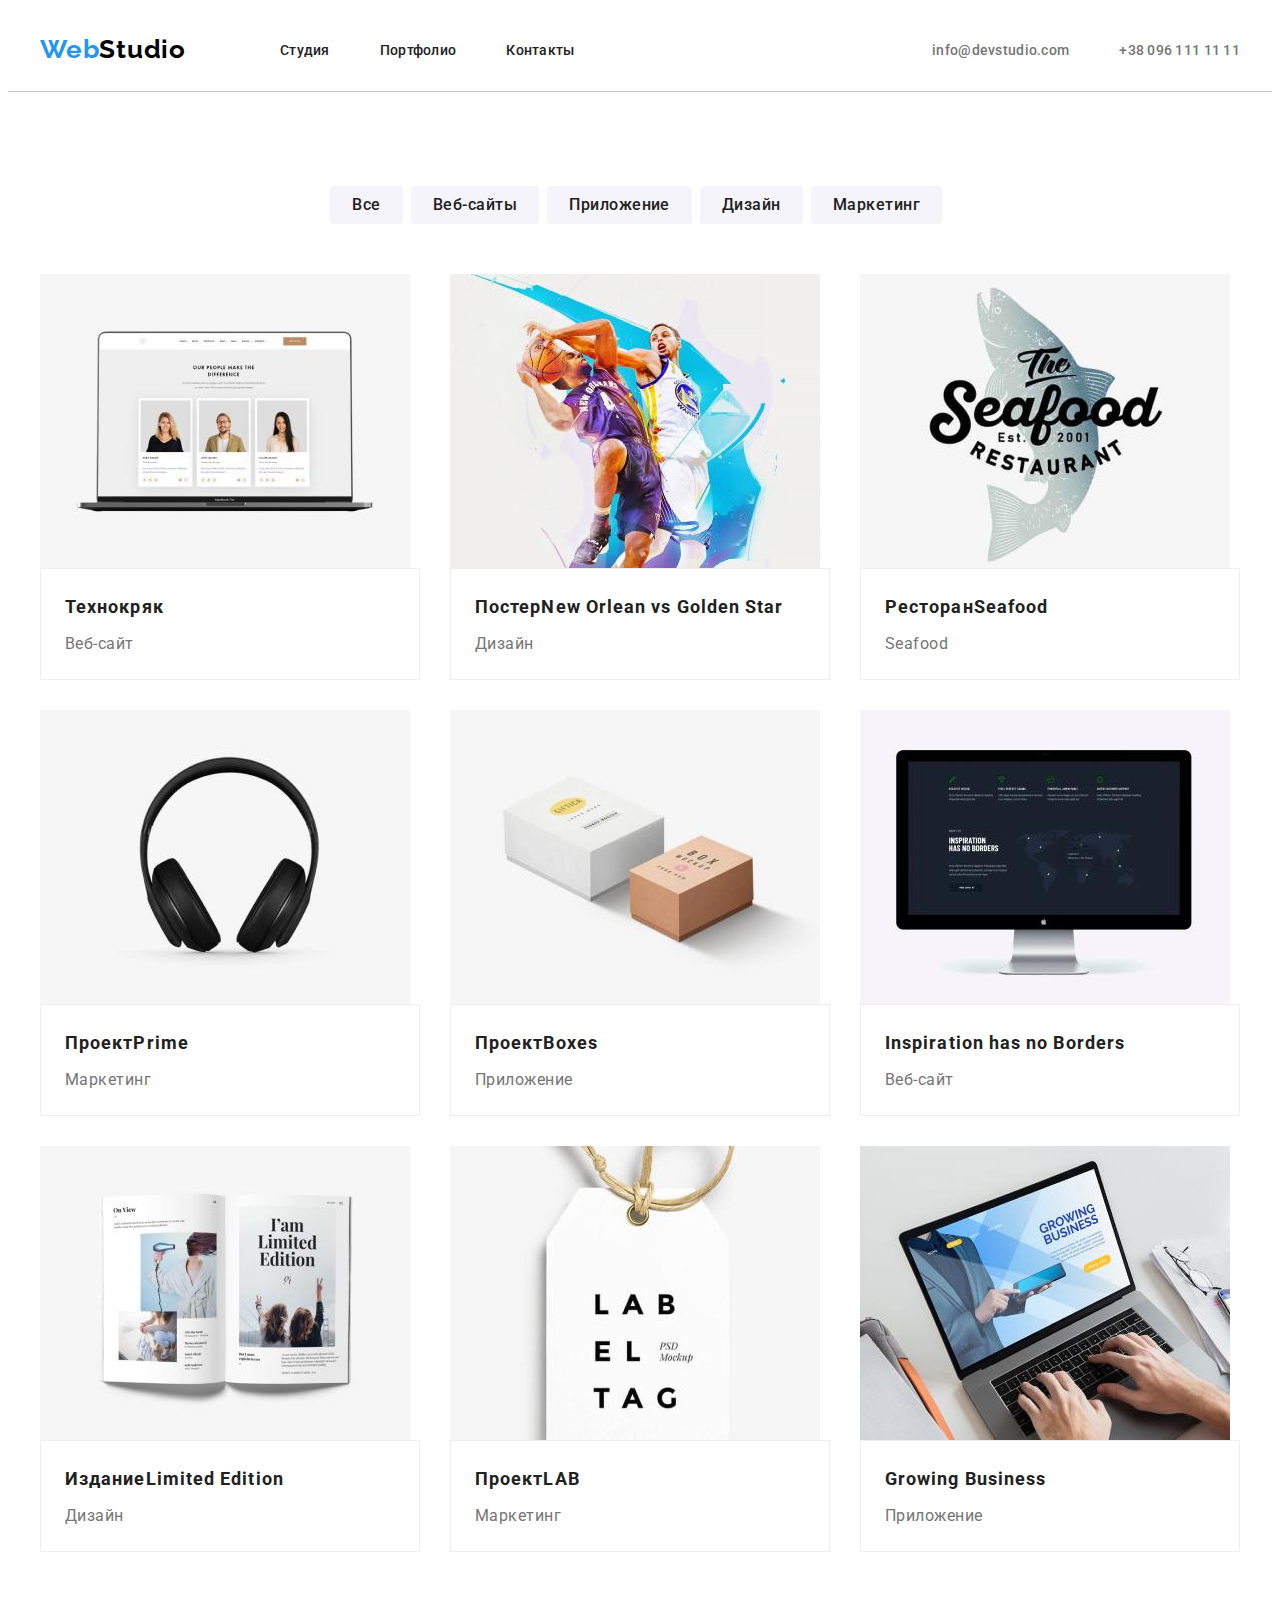
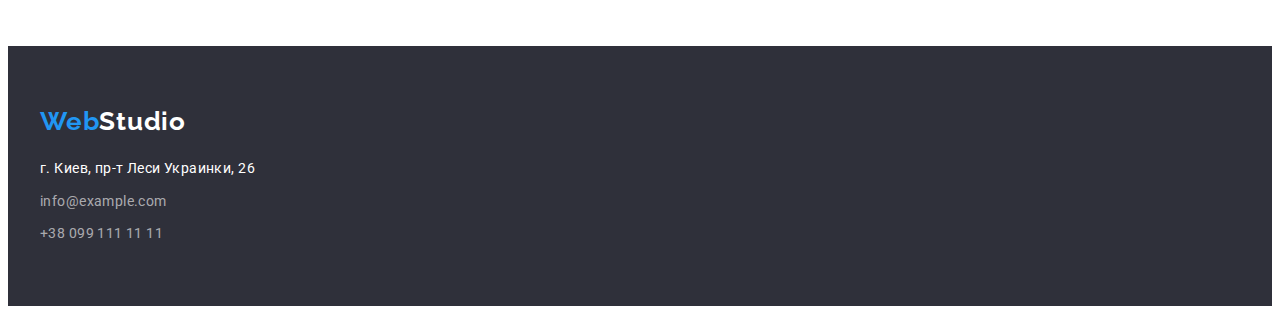
==== commit 59902321: "Исправлено после проверки 1" ====
--- a/portfolio.html
+++ b/portfolio.html
@@ -80,7 +80,7 @@
                         <img class="project-image" src="images/gallery/projects-1-2.jpg" alt="Дизайн постер New Orlean vs Golden Star"
                             width="370" height="294">
                             <div class="des-project-images">
-                                <h2 class="project-subtitle">Постер<span lang="en"></span>New Orlean vs Golden Star</span></h2>
+                                <h2 class="project-subtitle">Постер<span lang="en">New Orlean vs Golden Star</span></h2>
                                 <p class="project-description">Дизайн</p>
                             </div>
                     </li>
--- a/css/styles.css
+++ b/css/styles.css
@@ -70,6 +70,8 @@
 }
 
 .logo {
+    padding-top: 24px;
+    padding-bottom: 25px;
     margin-right: 94px;
     font-family: var(--secondary-font);
     font-weight: 700;
@@ -103,8 +105,6 @@
 
 .header {
     box-sizing: content-box;
-    padding-top: 25px;
-    padding-bottom: 24px;
     border-bottom-width: 1px;
     border-bottom-style: solid;
     border-bottom-color: #C4C4C4;
@@ -124,6 +124,8 @@
 .navigation-list {
     display: flex;
     align-items: center;
+    padding-top: 32px;
+    padding-bottom: 32px;
 }
 
 .navigation-item:not(:last-child) {
@@ -133,6 +135,15 @@
 .navigation-contacts-list {
     margin-left: auto;
     display: flex;
+    padding-top: 32px;
+    padding-bottom: 32px;
+}
+
+.navigation-contacts-item {
+    margin-right: 50px;
+}
+.navigation-contacts-item:last-child {
+    margin-right: 0;
 }
 
 .navigation-link {
@@ -166,7 +177,6 @@
 }
 
 .post-link {
-    margin-right: 50px;
     font-weight: 500;
     font-size: 14px;
     line-height: 1.14;
@@ -241,17 +251,13 @@
 
 .features-list {
     display: flex;
-    margin:0 auto;
+     margin-right: -30px;
 }
 
 
 .features-item {
-    width:calc((100%-90)/4);
+    flex-basis:calc((100% - 90px) / 4);
     margin-right: 30px;
-}
-
-.features-item:nth-child(4n) {
-  margin-right: 0px;
 }
 
 
@@ -284,13 +290,11 @@
 
 .work-list {
     display: flex;
-    margin: 0 auto;
+    margin-right: -30px;
 }
 
 .work-item {
-    width: calc((100% - 90px) /3);
-}
-.work-item:not(:last-child) {
+    flex-basis: calc((100% - 90px) /3);
     margin-right: 30px;
 }
 
@@ -306,19 +310,15 @@
 
 .team-list {
     display: flex;
-    margin: 0 auto;
+    margin-right: -30px;
 }
 
 .team-item {
-    width: calc((100% - 120px) / 3);
+    flex-basis: calc((100% - 120px) / 3);
     margin-right: 30px;
     background: #FFFFFF;
     box-shadow: 0px 1px 3px rgba(0, 0, 0, 0.12), 0px 1px 1px rgba(0, 0, 0, 0.14), 0px 2px 1px rgba(0, 0, 0, 0.2);
     border-radius: 0px 0px 4px 4px;
-}
-
-.team-item:nth-child(4n) {
-    margin-right: 0px;
 }
 
 .team-subtitle {
@@ -343,7 +343,7 @@
 }
 
 .team-des-images {
-    padding: 30px 59px;
+    padding: 30px 32px;
 }
 
 /* =============== END TEAM =============== */
@@ -351,13 +351,13 @@
 /* =============== FOOTER =============== */
 
 .footer {
-    padding-top: 60px;
     padding-bottom: 60px;
     background-color: #2F303A;
 }
 
 .footer .logo{
-    margin-bottom: 20px;
+    padding-top: 60px;
+    padding-bottom: 20px;
     margin-right: 0;
 }
 .footer-map-link {
@@ -395,11 +395,11 @@
 .filter-list {
     display: flex;
     justify-content: center;
-    }
+    margin-bottom: 50px;
+}
 
 .filter-item {
     margin-right: 8px;
-    margin-bottom: 50px;
 }
 
 .filter-button {
@@ -437,24 +437,17 @@
 .project-list {
     display: flex;
     flex-wrap: wrap;
+    margin-left: -30px;
+    margin-bottom: -30px;
 }
 
 .project-item {
-
-    margin-right: 30px;
+    flex-basis: calc((100% - 90px) / 3);
+    margin-left: 30px;
     margin-bottom: 30px;
 }
 
-.project-item:nth-child(3n) {
-    margin-right: 0;
-}
-
-.project-item:nth-last-child(-n+3) {
-    margin-bottom: 0;    
-}
-
 .des-project-images {
-    /* width: 370px; */
     padding: 20px 24px;
     background: #FFFFFF;
     border: 1px solid #EEEEEE;
